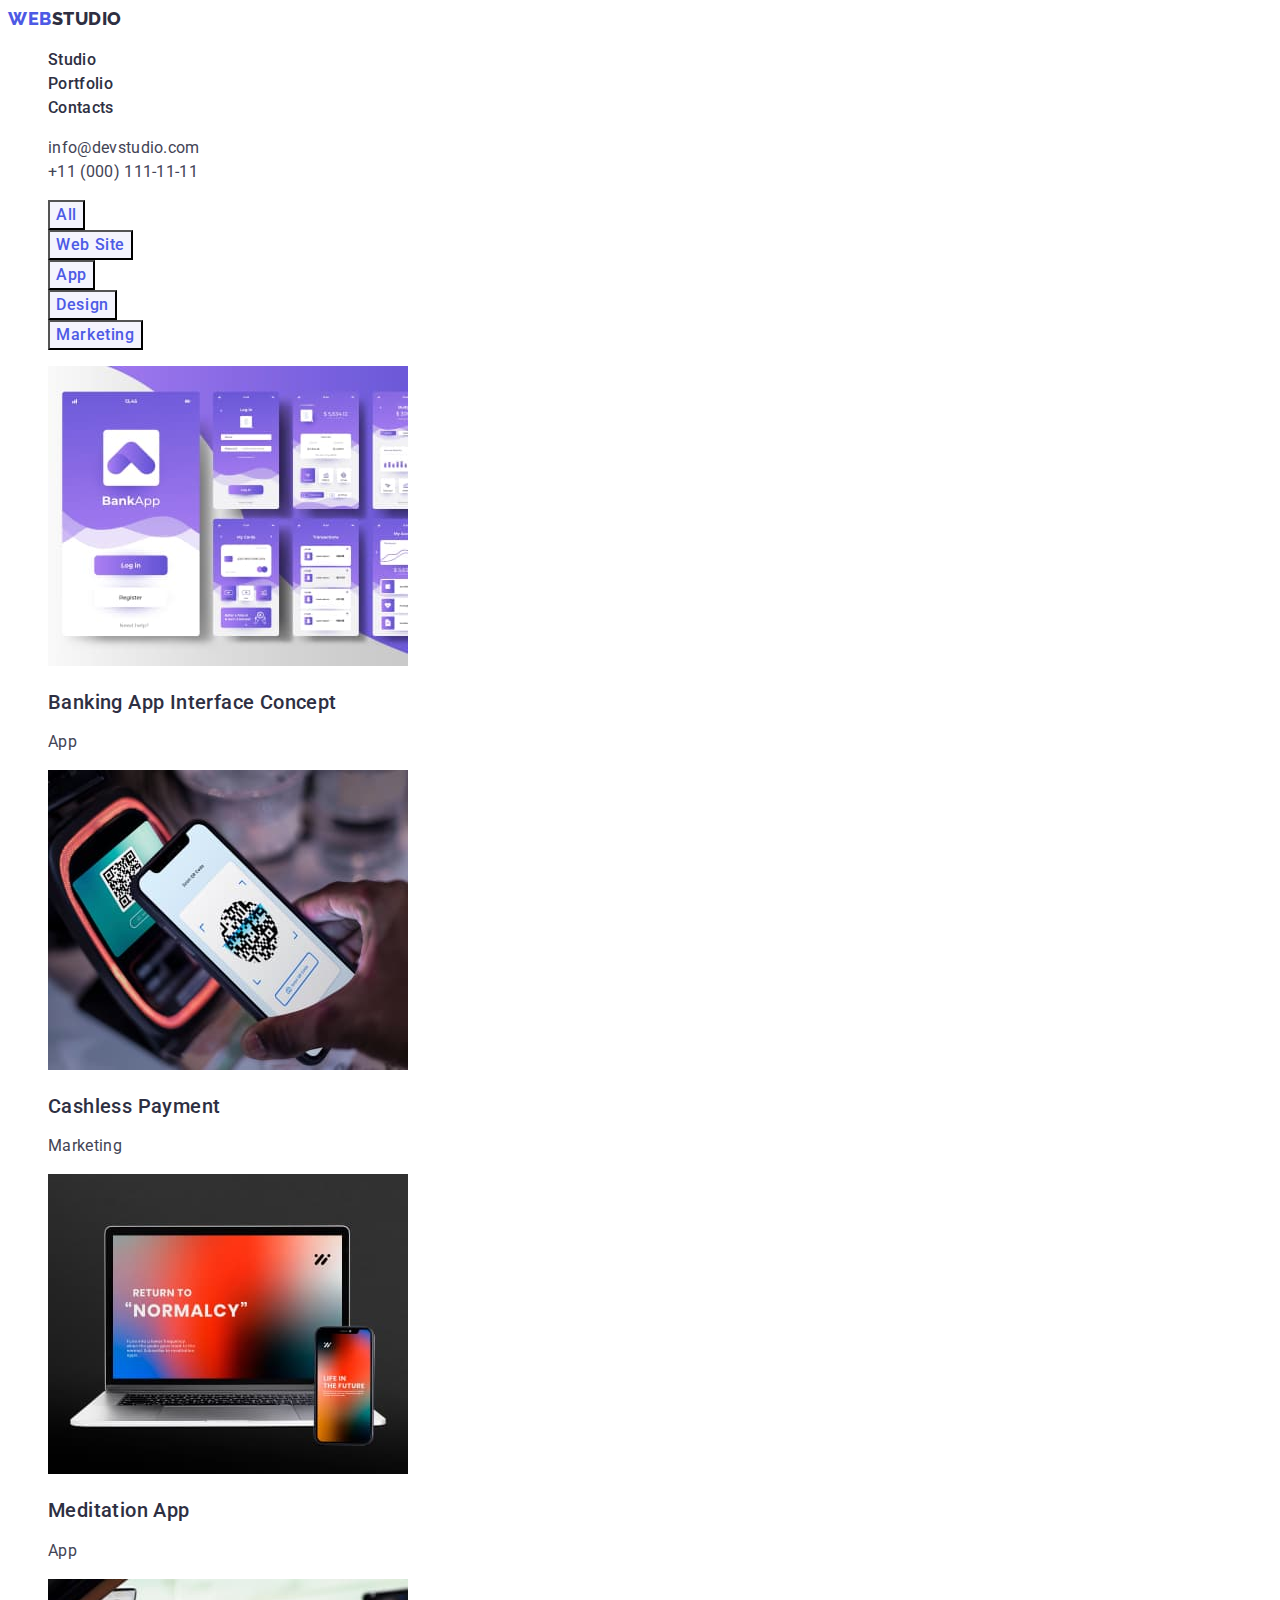
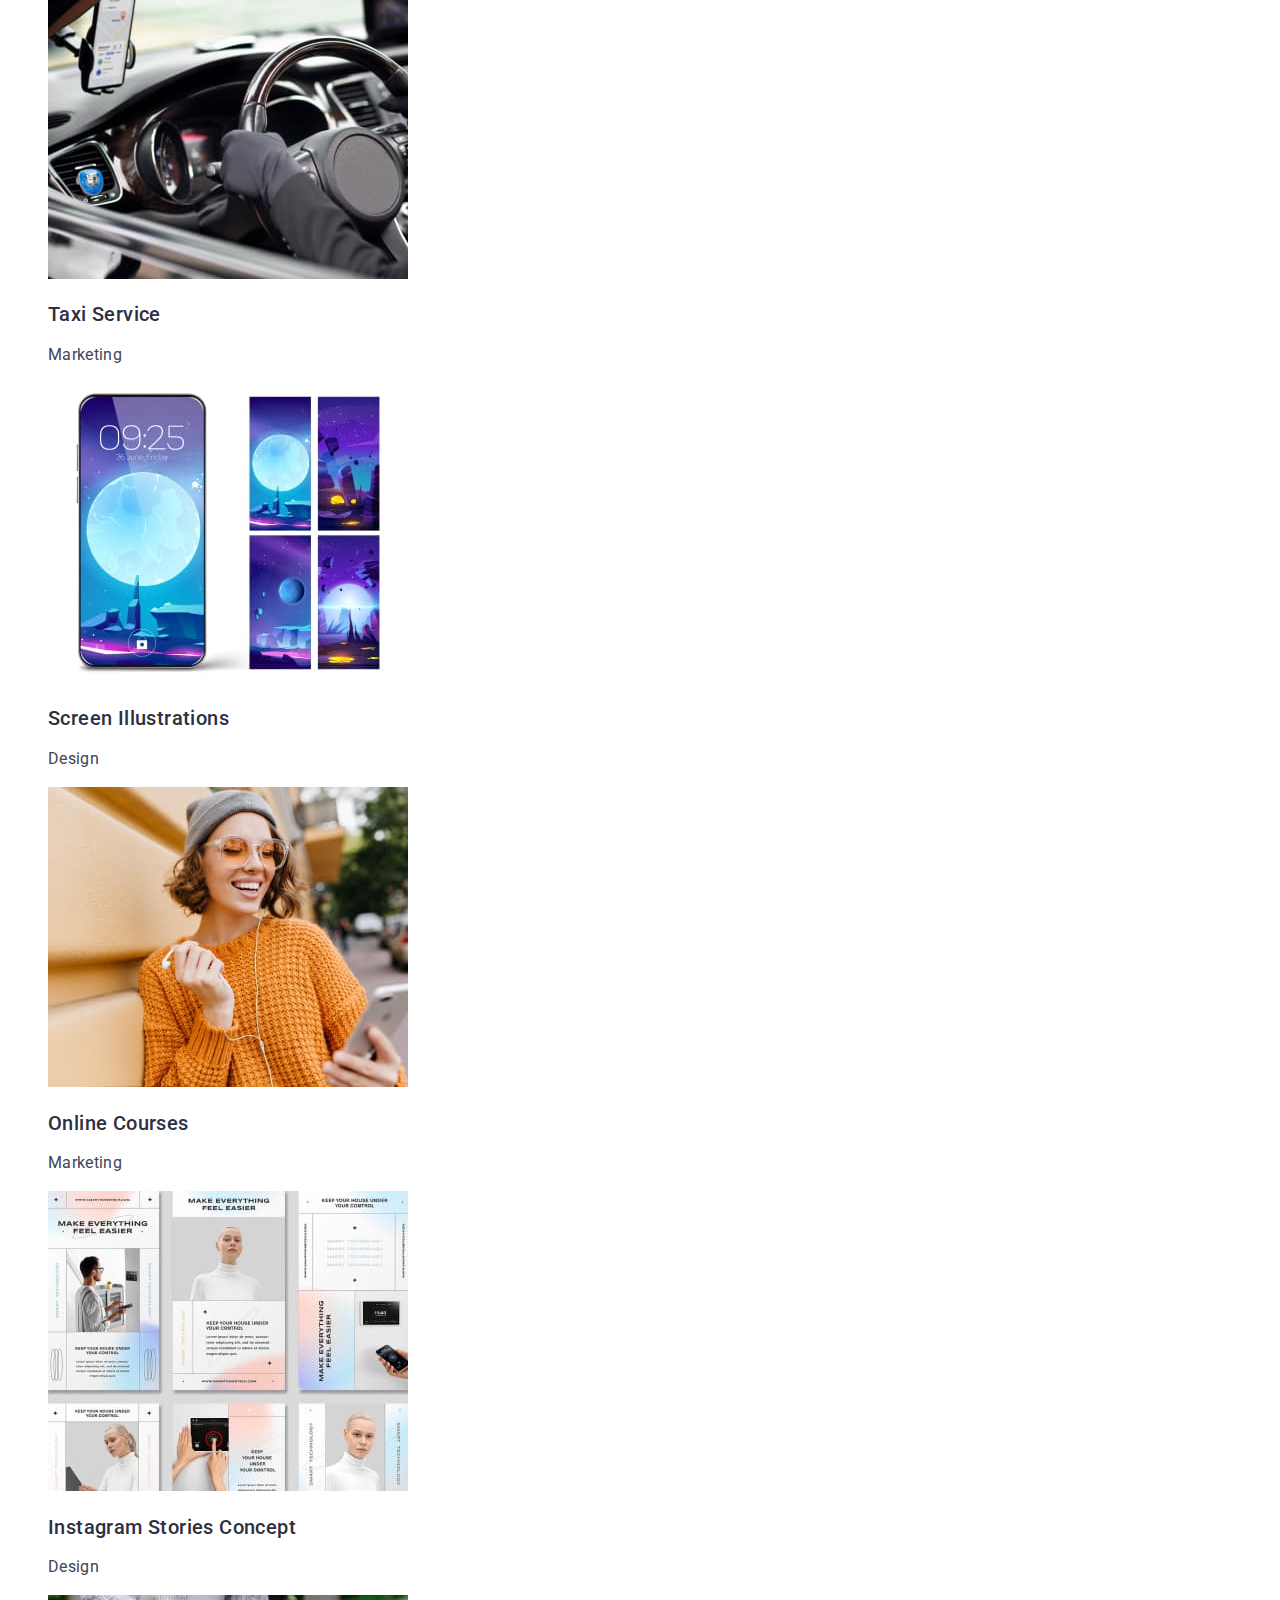
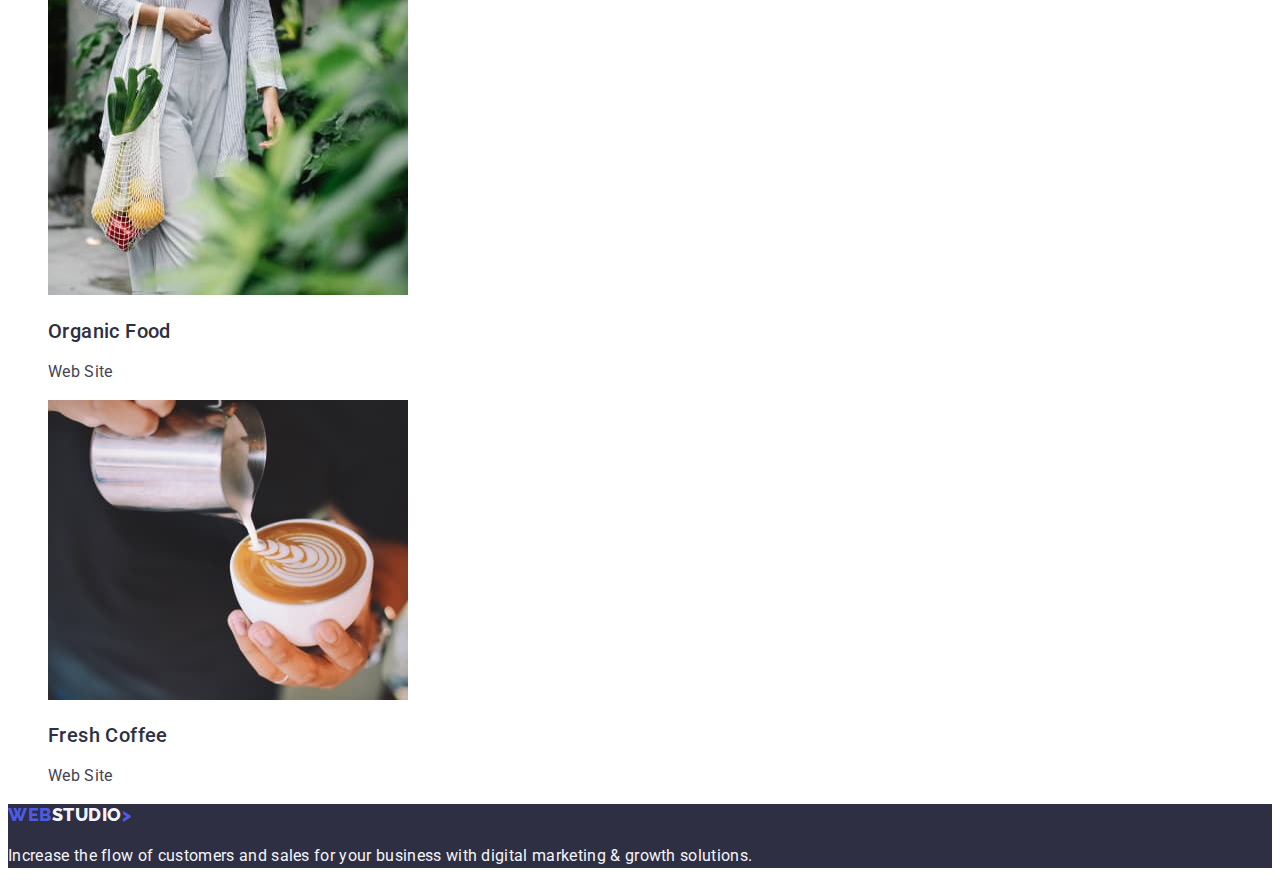
==== portfolio.html @ 83a372bb "Initial commit" ====
<!DOCTYPE html>
<html lang="en">
  <head>
    <meta charset="UTF-8" />
    <meta name="viewport" content="width=device-width, initial-scale=1.0" />
    <title>Main page</title>
    <link rel="preconnect" href="https://fonts.googleapis.com" />
    <link rel="preconnect" href="https://fonts.gstatic.com" crossorigin />
    <link
      href="https://fonts.googleapis.com/css2?family=Raleway:wght@800&family=Roboto:wght@400;500;700;900&display=swap"
      rel="stylesheet"
    />
    <link rel="stylesheet" href="./css/styles.css" />
  </head>

  <body>
    <!--Website header-->
    <header class="header">
      <nav class="nav">
        <a href="./index.html" class="nav-logo link">
          Web<span class="logo-ithem">Studio</span></a
        >
        <ul class="page-nav list">
          <li><a href="./index.html" class="nav-link link">Studio</a></li>
          <li>
            <a href="./portfolio.html" class="nav-link link">Portfolio</a>
          </li>
          <li><a href="" class="nav-link link">Contacts</a></li>
        </ul>
      </nav>
      <address class="address">
        <ul class="list">
          <li>
            <a class="address-list link" href="mailto:info@devstudio.com"
              >info@devstudio.com</a
            >
          </li>
          <li>
            <a class="address-list link" href="tel:+110001111111"
              >+11 (000) 111-11-11</a
            >
          </li>
        </ul>
      </address>
    </header>

    <main>
      <section>
        <h1 hidden>Portfolio</h1>
        <ul class="list">
          <li>
            <button type="button" class="button-list-ithem link">All</button>
          </li>
          <li>
            <button type="button" class="button-list-ithem link">
              Web Site
            </button>
          </li>
          <li>
            <button type="button" class="button-list-ithem link">App</button>
          </li>
          <li>
            <button type="button" class="button-list-ithem link">Design</button>
          </li>
          <li>
            <button type="button" class="button-list-ithem link">
              Marketing
            </button>
          </li>
        </ul>
        <ul class="list">
          <li>
            <a class="portfolio-list-link link" href="">
              <img
                src="./images/app.jpg"
                alt="Banking App Interface Concept"
                width="360"
              />
              <h2 class="portfolio-list-title">
                Banking App Interface Concept
              </h2>
              <p class="portfolio-list-text">App</p>
            </a>
          </li>
          <li>
            <a class="portfolio-list-link link" href="">
              <img
                src="./images/payment.jpg"
                alt="Cashless Payment"
                width="360"
              />
              <h2 class="portfolio-list-title">Cashless Payment</h2>
              <p class="portfolio-list-text">Marketing</p>
            </a>
          </li>
          <li>
            <a class="portfolio-list-link link" href="">
              <img
                src="./images/meditation-app.jpg"
                alt="Meditation App"
                width="360"
              />
              <h2 class="portfolio-list-title">Meditation App</h2>
              <p class="portfolio-list-text">App</p>
            </a>
          </li>
          <li>
            <a class="portfolio-list-link link" href="">
              <img
                src="./images/taxi-service.jpg"
                alt="Taxi Service"
                width="360"
              />
              <h2 class="portfolio-list-title">Taxi Service</h2>
              <p class="portfolio-list-text">Marketing</p>
            </a>
          </li>
          <li>
            <a class="portfolio-list-link link" href="">
              <img
                src="./images/screen-illustrations.jpg"
                alt="Screen Illustrations"
                width="360"
              />
              <h2 class="portfolio-list-title">Screen Illustrations</h2>
              <p class="portfolio-list-text">Design</p>
            </a>
          </li>
          <li>
            <a class="portfolio-list-link link" href="">
              <img
                src="./images/online-courses.jpg"
                alt="Online Courses"
                width="360"
              />
              <h2 class="portfolio-list-title">Online Courses</h2>
              <p class="portfolio-list-text">Marketing</p>
            </a>
          </li>
          <li>
            <a class="portfolio-list-link link" href="">
              <img
                src="./images/instagram.jpg"
                alt="Instagram Stories Concept"
                width="360"
              />
              <h2 class="portfolio-list-title">Instagram Stories Concept</h2>
              <p class="portfolio-list-text">Design</p>
            </a>
          </li>
          <li>
            <a class="portfolio-list-link link" href="">
              <img
                src="./images/organic-food.jpg"
                alt="Organic Food"
                width="360"
              />
              <h2 class="portfolio-list-title">Organic Food</h2>
              <p class="portfolio-list-text">Web Site</p>
            </a>
          </li>
          <li>
            <a class="portfolio-list-link link" href="">
              <img
                src="./images/fresh-coffee.jpg"
                alt="Fresh Coffee"
                width="360"
              />
              <h2 class="portfolio-list-title">Fresh Coffee</h2>
              <p class="portfolio-list-text">Web Site</p>
            </a>
          </li>
        </ul>
      </section>
    </main>
    <footer class="footer">
      <a href="./index.html" class="footer-logo link">
        Web<span class="footer-logo-ithem">Studio</span>></a
      >
      <p class="footer-text">
        Increase the flow of customers and sales for your business with digital
        marketing & growth solutions.
      </p>
    </footer>
  </body>
</html>
---- css/styles.css ----
:root {
  --primery-font: Roboto, sans-serif;
  --primery-white-color: #ffffff;
  --primery-text-color: #2e2f42;
  --secondary-text-color: #434455;
  --primery-botton-color: #4d5ae5;
  --primery-cloud-color: #f4f4fd;
  --secondary-botton-color: #404bbf;
}
body {
  font-family: var(--primery-font);
  color: var(--secondary-text-color);
  background-color: var(--primery-white-color);
  line-height: 1.5;
  letter-spacing: 0.32px;
}
h1,
h2,
h3,
h4,
h5,
h6 {
  font-family: var(---primery-font);
}
.link {
  text-decoration: none;
}
.list {
  list-style: none;
  background-color: var(--primery-white-color);
  color: var(--secondary-text-color);
}
/* Website header */
.logo-ithem {
  font-family: "Raleway", sans-serif;
  color: var(--primery-text-color);
  font-size: 18px;
  font-weight: 800;
  line-height: 1.17;
  letter-spacing: 0.54px;
  text-transform: uppercase;
}
.nav-logo {
  color: var(--primery-botton-color);
  font-family: "Raleway", sans-serif;
  font-size: 18px;
  font-weight: 800;
  line-height: 1.17;
  letter-spacing: 0.54px;
  text-transform: uppercase;
}
.nav-link {
  font-size: 16px;
  font-weight: 500;
  line-height: 1.5;
  letter-spacing: 0.02em;
  color: var(--primery-text-color);
}
.nav-link:hover,
.nav-link:focus {
  color: var(--secondary-botton-color);
}
.address {
  font-style: normal;
}
.address-list,
.address-list {
  font-size: 16px;
  font-style: normal;
  color: var(--secondary-text-color);
}
.address-list:hover,
.address-list:focus {
  color: var(--secondary-botton-color);
}

/* Studio Section 1*/
.hero {
  background-color: var(--primery-text-color);
}
.hero-title {
  font-size: 56px;
  font-weight: 700;
  line-height: 1.07;
  letter-spacing: 1.12px;
  text-align: center;
  color: var(--primery-white-color);
}

.button {
  font-family: inherit;
  font-size: 16px;
  font-weight: 500;
  letter-spacing: 0.64px;
  line-height: 1.5;
  color: var(--primery-white-color);
  background-color: var(--primery-botton-color);
}
.button:hover,
.button:focus {
  background-color: var(--secondary-botton-color);
  cursor: pointer;
}

/* Studio Section 2*/
.features-list-title {
  font-size: 20px;
  font-weight: 500;
  line-height: 1.2;
  letter-spacing: 0.4px;
  color: var(--primery-text-color);
}
.features-list-text {
  font-size: 16px;
  color: var(--secondary-text-color);
}
/* Studio Section 3*/

.work-title {
  font-size: 36px;
  font-weight: 700;
  line-height: 1.11;
  letter-spacing: 0.72px;
  line-height: 1.11;
  text-transform: capitalize;
  text-align: center;
  color: var(--primery-text-color);
}

/* Studio Section 4*/
.team-title {
  font-size: 36px;
  font-weight: 700;
  line-height: 1.11;
  letter-spacing: 0.72px;
  line-height: 1.11;
  text-transform: capitalize;
  text-align: center;
  color: var(--primery-text-color);
}
.team {
  background-color: var(--primery-cloud-color);
}
.team-card {
  background-color: var(--primery-white-color);
}

.team-list-title {
  font-size: 20px;
  font-weight: 500;
  line-height: 1.2;
  letter-spacing: 0.02em;
  text-align: center;
  color: var(--primery-text-color);
}
.team-list-text {
  font-size: 16px;
  text-align: center;
  color: var(--secondary-text-color);
}
/* Portfolio*/

.portfolio-list-title {
  font-size: 20px;
  font-weight: 500;
  line-height: 1.2;
  letter-spacing: 0.4px;
  color: var(--primery-text-color);
}
.portfolio-list-text {
  color: var(--secondary-text-color);
  font-size: 16px;
}
.button-list-ithem {
  font-family: inherit;
  text-align: center;
  font-size: 16px;
  font-weight: 500;
  letter-spacing: 0.64px;
  line-height: 1.5;
  color: var(--primery-botton-color);
  background-color: var(--primery-cloud-color);
  cursor: pointer;
}
.button-list-ithem:hover,
.button-list-ithem:focus {
  text-align: center;
  text-shadow: 0px 4px 4px rgba(0, 0, 0, 0.25);
  font-size: 16px;
  font-weight: 500;
  letter-spacing: 0.64px;
  color: var(--primery-white-color);
  background-color: var(--secondary-botton-color);
}

/* Website footer */
.footer {
  background-color: var(--primery-text-color);
}
.footer-text {
  color: var(--primery-cloud-color);
}
.footer-logo {
  font-family: "Raleway", sans-serif;
  font-size: 18px;
  font-weight: 800;
  line-height: 1.17;
  letter-spacing: 0.54px;
  text-transform: uppercase;
  color: var(--primery-botton-color);
}

.footer-logo-ithem {
  color: var(--primery-cloud-color);
}
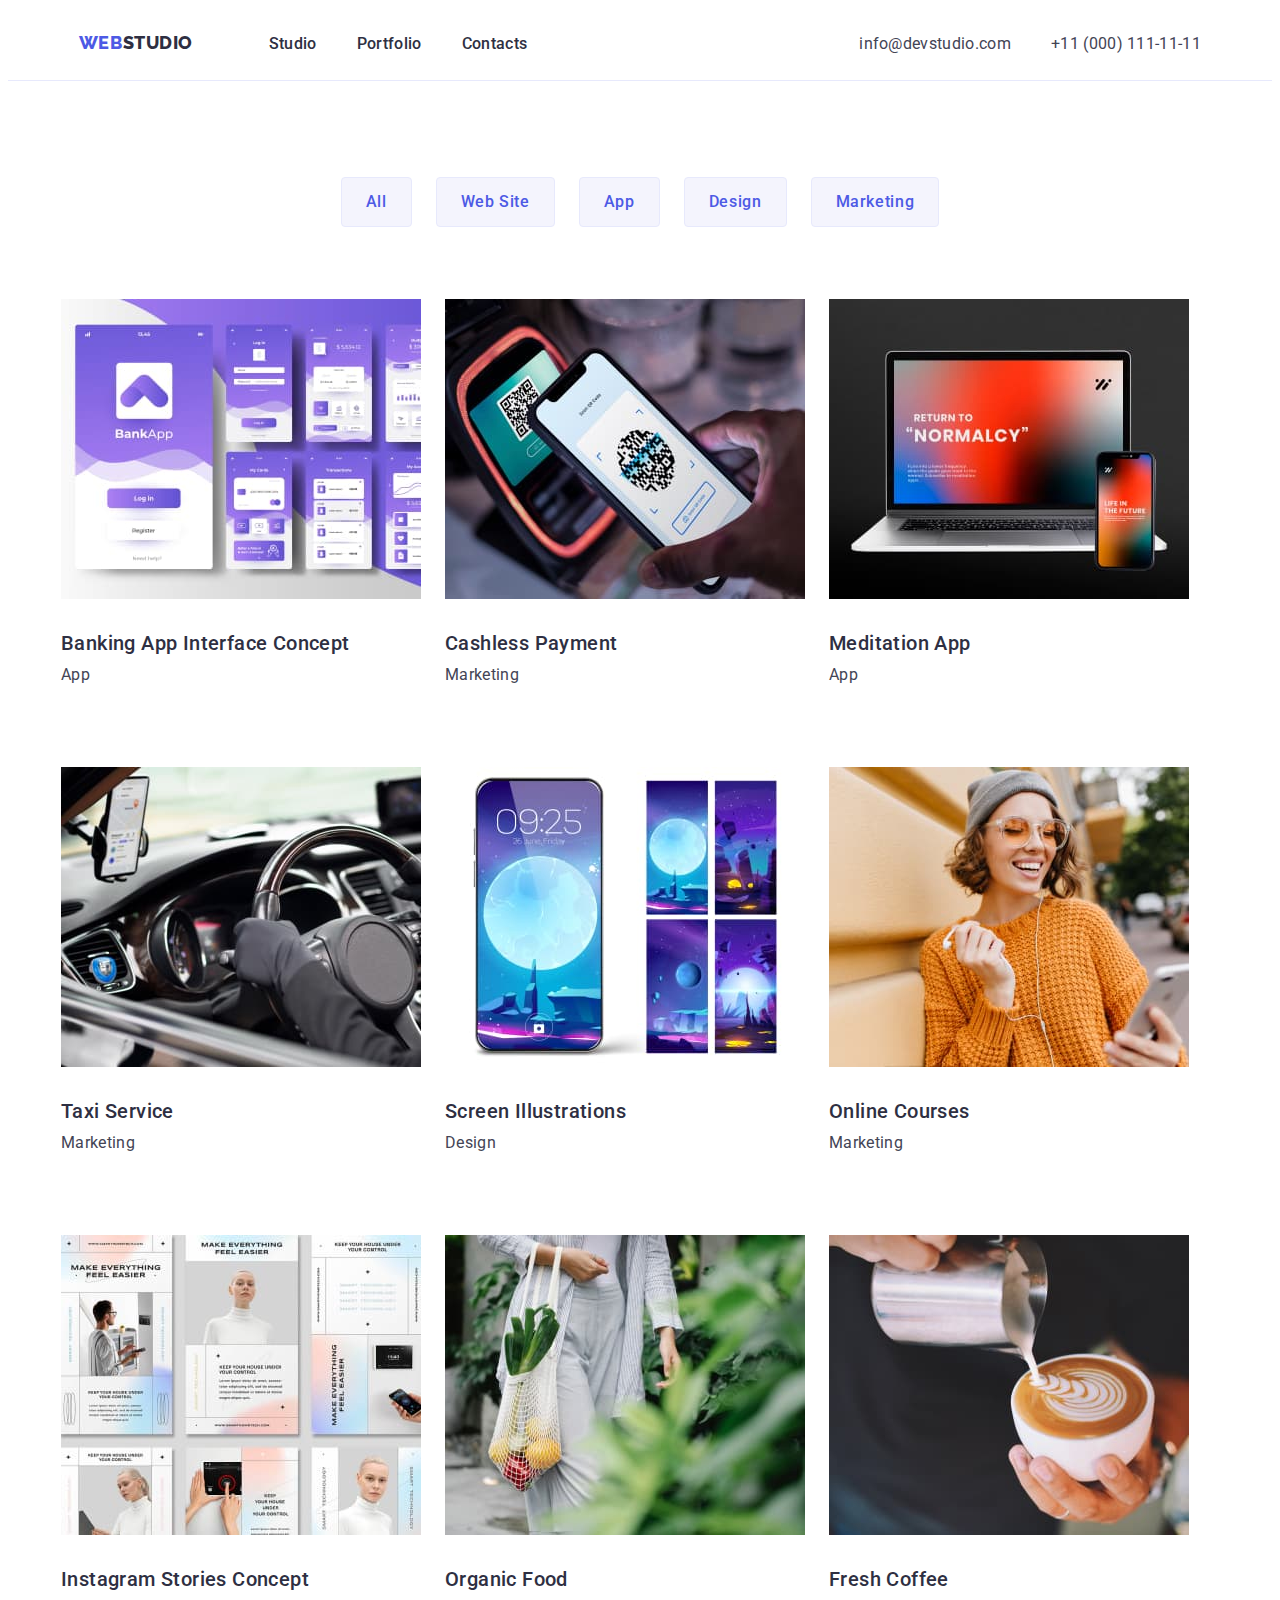
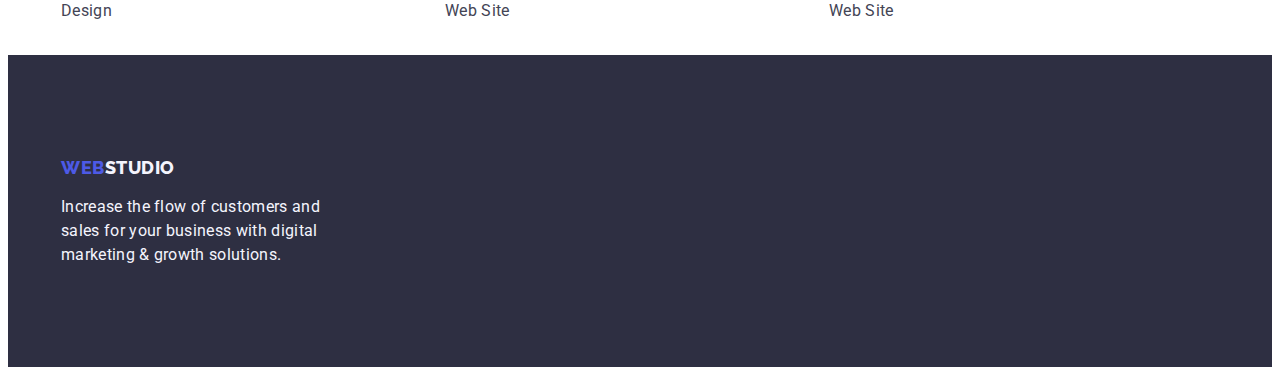
==== commit 81e31d51: "Update1" ====
--- a/portfolio.html
+++ b/portfolio.html
@@ -10,177 +10,214 @@
       href="https://fonts.googleapis.com/css2?family=Raleway:wght@800&family=Roboto:wght@400;500;700;900&display=swap"
       rel="stylesheet"
     />
+    <link
+      rel="stylesheet"
+      href="https://cdnjs.cloudflare.com/ajax/libs/modern-normalize/2.0.0/modern-normalize.min.css"
+      integrity="sha512-4xo8blKMVCiXpTaLzQSLSw3KFOVPWhm/TRtuPVc4WG6kUgjH6J03IBuG7JZPkcWMxJ5huwaBpOpnwYElP/m6wg=="
+      crossorigin="anonymous"
+      referrerpolicy="no-referrer"
+    />
     <link rel="stylesheet" href="./css/styles.css" />
   </head>
 
   <body>
     <!--Website header-->
-    <header class="header">
-      <nav class="nav">
-        <a href="./index.html" class="nav-logo link">
-          Web<span class="logo-ithem">Studio</span></a
-        >
-        <ul class="page-nav list">
-          <li><a href="./index.html" class="nav-link link">Studio</a></li>
-          <li>
-            <a href="./portfolio.html" class="nav-link link">Portfolio</a>
-          </li>
-          <li><a href="" class="nav-link link">Contacts</a></li>
-        </ul>
-      </nav>
-      <address class="address">
-        <ul class="list">
-          <li>
-            <a class="address-list link" href="mailto:info@devstudio.com"
-              >info@devstudio.com</a
-            >
-          </li>
-          <li>
-            <a class="address-list link" href="tel:+110001111111"
-              >+11 (000) 111-11-11</a
-            >
-          </li>
-        </ul>
-      </address>
+
+    <header class="header-section">
+      <div class="container container-header">
+        <nav class="nav">
+          <a href="./index.html" class="nav-logo link">
+            Web<span class="logo-item">Studio</span></a
+          >
+          <ul class="page-nav list">
+            <li><a href="./index.html" class="nav-link link">Studio</a></li>
+            <li>
+              <a href="./portfolio.html" class="nav-link link">Portfolio</a>
+            </li>
+            <li><a href="" class="nav-link link">Contacts</a></li>
+          </ul>
+        </nav>
+        <address class="address">
+          <ul class="address-list list">
+            <li>
+              <a class="address-link link" href="mailto:info@devstudio.com"
+                >info@devstudio.com</a
+              >
+            </li>
+            <li>
+              <a class="address-link link" href="tel:+110001111111"
+                >+11 (000) 111-11-11</a
+              >
+            </li>
+          </ul>
+        </address>
+      </div>
     </header>
 
     <main>
       <section>
-        <h1 hidden>Portfolio</h1>
-        <ul class="list">
-          <li>
-            <button type="button" class="button-list-ithem link">All</button>
-          </li>
-          <li>
-            <button type="button" class="button-list-ithem link">
-              Web Site
-            </button>
-          </li>
-          <li>
-            <button type="button" class="button-list-ithem link">App</button>
-          </li>
-          <li>
-            <button type="button" class="button-list-ithem link">Design</button>
-          </li>
-          <li>
-            <button type="button" class="button-list-ithem link">
-              Marketing
-            </button>
-          </li>
-        </ul>
-        <ul class="list">
-          <li>
-            <a class="portfolio-list-link link" href="">
-              <img
-                src="./images/app.jpg"
-                alt="Banking App Interface Concept"
-                width="360"
-              />
-              <h2 class="portfolio-list-title">
-                Banking App Interface Concept
-              </h2>
-              <p class="portfolio-list-text">App</p>
-            </a>
-          </li>
-          <li>
-            <a class="portfolio-list-link link" href="">
-              <img
-                src="./images/payment.jpg"
-                alt="Cashless Payment"
-                width="360"
-              />
-              <h2 class="portfolio-list-title">Cashless Payment</h2>
-              <p class="portfolio-list-text">Marketing</p>
-            </a>
-          </li>
-          <li>
-            <a class="portfolio-list-link link" href="">
-              <img
-                src="./images/meditation-app.jpg"
-                alt="Meditation App"
-                width="360"
-              />
-              <h2 class="portfolio-list-title">Meditation App</h2>
-              <p class="portfolio-list-text">App</p>
-            </a>
-          </li>
-          <li>
-            <a class="portfolio-list-link link" href="">
-              <img
-                src="./images/taxi-service.jpg"
-                alt="Taxi Service"
-                width="360"
-              />
-              <h2 class="portfolio-list-title">Taxi Service</h2>
-              <p class="portfolio-list-text">Marketing</p>
-            </a>
-          </li>
-          <li>
-            <a class="portfolio-list-link link" href="">
-              <img
-                src="./images/screen-illustrations.jpg"
-                alt="Screen Illustrations"
-                width="360"
-              />
-              <h2 class="portfolio-list-title">Screen Illustrations</h2>
-              <p class="portfolio-list-text">Design</p>
-            </a>
-          </li>
-          <li>
-            <a class="portfolio-list-link link" href="">
-              <img
-                src="./images/online-courses.jpg"
-                alt="Online Courses"
-                width="360"
-              />
-              <h2 class="portfolio-list-title">Online Courses</h2>
-              <p class="portfolio-list-text">Marketing</p>
-            </a>
-          </li>
-          <li>
-            <a class="portfolio-list-link link" href="">
-              <img
-                src="./images/instagram.jpg"
-                alt="Instagram Stories Concept"
-                width="360"
-              />
-              <h2 class="portfolio-list-title">Instagram Stories Concept</h2>
-              <p class="portfolio-list-text">Design</p>
-            </a>
-          </li>
-          <li>
-            <a class="portfolio-list-link link" href="">
-              <img
-                src="./images/organic-food.jpg"
-                alt="Organic Food"
-                width="360"
-              />
-              <h2 class="portfolio-list-title">Organic Food</h2>
-              <p class="portfolio-list-text">Web Site</p>
-            </a>
-          </li>
-          <li>
-            <a class="portfolio-list-link link" href="">
-              <img
-                src="./images/fresh-coffee.jpg"
-                alt="Fresh Coffee"
-                width="360"
-              />
-              <h2 class="portfolio-list-title">Fresh Coffee</h2>
-              <p class="portfolio-list-text">Web Site</p>
-            </a>
-          </li>
-        </ul>
+        <div class="container">
+          <h1 class="visually-hidden">Portfolio</h1>
+          <ul class="button-list list">
+            <li>
+              <button type="button" class="button-list-ithem link">All</button>
+            </li>
+            <li>
+              <button type="button" class="button-list-ithem link">
+                Web Site
+              </button>
+            </li>
+            <li>
+              <button type="button" class="button-list-ithem link">App</button>
+            </li>
+            <li>
+              <button type="button" class="button-list-ithem link">
+                Design
+              </button>
+            </li>
+            <li>
+              <button type="button" class="button-list-ithem link">
+                Marketing
+              </button>
+            </li>
+          </ul>
+          <ul class="portfolio-list card-set list">
+            <li class="item">
+              <a class="portfolio-list-link link" href="">
+                <img
+                  src="./images/app.jpg"
+                  alt="Banking App Interface Concept"
+                  width="360"
+                />
+                <div class="portfolio-list-item">
+                  <h2 class="portfolio-list-title">
+                    Banking App Interface Concept
+                  </h2>
+                  <p class="portfolio-list-text">App</p>
+                </div>
+              </a>
+            </li>
+            <li>
+              <a class="portfolio-list-link link" href="">
+                <img
+                  src="./images/payment.jpg"
+                  alt="Cashless Payment"
+                  width="360"
+                />
+                <div class="portfolio-list-item">
+                  <h2 class="portfolio-list-title">Cashless Payment</h2>
+                  <p class="portfolio-list-text">Marketing</p>
+                </div>
+              </a>
+            </li>
+            <li>
+              <a class="portfolio-list-link link" href="">
+                <img
+                  src="./images/meditation-app.jpg"
+                  alt="Meditation App"
+                  width="360"
+                />
+                <div class="portfolio-list-item">
+                  <h2 class="portfolio-list-title">Meditation App</h2>
+                  <p class="portfolio-list-text">App</p>
+                </div>
+              </a>
+            </li>
+            <li>
+              <a class="portfolio-list-link link" href="">
+                <img
+                  src="./images/taxi-service.jpg"
+                  alt="Taxi Service"
+                  width="360"
+                />
+                <div class="portfolio-list-item">
+                  <h2 class="portfolio-list-title">Taxi Service</h2>
+                  <p class="portfolio-list-text">Marketing</p>
+                </div>
+              </a>
+            </li>
+            <li>
+              <a class="portfolio-list-link link" href="">
+                <img
+                  src="./images/screen-illustrations.jpg"
+                  alt="Screen Illustrations"
+                  width="360"
+                />
+                <div class="portfolio-list-item">
+                  <h2 class="portfolio-list-title">Screen Illustrations</h2>
+                  <p class="portfolio-list-text">Design</p>
+                </div>
+              </a>
+            </li>
+            <li>
+              <a class="portfolio-list-link link" href="">
+                <img
+                  src="./images/online-courses.jpg"
+                  alt="Online Courses"
+                  width="360"
+                />
+                <div class="portfolio-list-item">
+                  <h2 class="portfolio-list-title">Online Courses</h2>
+                  <p class="portfolio-list-text">Marketing</p>
+                </div>
+              </a>
+            </li>
+            <li>
+              <a class="portfolio-list-link link" href="">
+                <img
+                  src="./images/instagram.jpg"
+                  alt="Instagram Stories Concept"
+                  width="360"
+                />
+                <div class="portfolio-list-item">
+                  <h2 class="portfolio-list-title">
+                    Instagram Stories Concept
+                  </h2>
+                  <p class="portfolio-list-text">Design</p>
+                </div>
+              </a>
+            </li>
+            <li>
+              <a class="portfolio-list-link link" href="">
+                <img
+                  src="./images/organic-food.jpg"
+                  alt="Organic Food"
+                  width="360"
+                />
+                <div class="portfolio-list-item">
+                  <h2 class="portfolio-list-title">Organic Food</h2>
+                  <p class="portfolio-list-text">Web Site</p>
+                </div>
+              </a>
+            </li>
+            <li>
+              <a class="portfolio-list-link link" href="">
+                <img
+                  src="./images/fresh-coffee.jpg"
+                  alt="Fresh Coffee"
+                  width="360"
+                />
+                <div class="portfolio-list-item">
+                  <h2 class="portfolio-list-title">Fresh Coffee</h2>
+                  <p class="portfolio-list-text">Web Site</p>
+                </div>
+              </a>
+            </li>
+          </ul>
+        </div>
       </section>
     </main>
-    <footer class="footer">
-      <a href="./index.html" class="footer-logo link">
-        Web<span class="footer-logo-ithem">Studio</span>></a
-      >
-      <p class="footer-text">
-        Increase the flow of customers and sales for your business with digital
-        marketing & growth solutions.
-      </p>
+
+    <footer class="footer-section">
+      <div class="container">
+        <a href="./index.html" class="footer-logo link">
+          Web<span class="footer-logo-ithem">Studio</span></a
+        >
+        <p class="footer-text">
+          Increase the flow of customers and sales for your business with
+          digital marketing & growth solutions.
+        </p>
+      </div>
     </footer>
   </body>
 </html>
--- a/css/styles.css
+++ b/css/styles.css
@@ -8,30 +8,76 @@
   --secondary-botton-color: #404bbf;
 }
 body {
+  display: flex;
+  flex-direction: column;
+  min-height: 100vh;
   font-family: var(--primery-font);
   color: var(--secondary-text-color);
   background-color: var(--primery-white-color);
   line-height: 1.5;
   letter-spacing: 0.32px;
+}
+.main {
+  flex-grow: 1;
 }
 h1,
 h2,
 h3,
 h4,
 h5,
-h6 {
-  font-family: var(---primery-font);
+h6,
+p {
+  margin: 0;
+}
+.visually-hidden {
+  position: absolute;
+  width: 1px;
+  height: 1px;
+  margin: -1px;
+  border: 0;
+  padding: 0;
+  white-space: nowrap;
+  clip-path: inset(100%);
+  clip: rect(0 0 0 0);
+  overflow: hidden;
 }
 .link {
   text-decoration: none;
+}
+ul {
+  margin: 0;
+  padding-left: 0;
 }
 .list {
   list-style: none;
   background-color: var(--primery-white-color);
   color: var(--secondary-text-color);
 }
+img {
+  display: block;
+}
+.container {
+  max-width: 1158px;
+  margin: 0 auto;
+  padding: 0 15px;
+}
 /* Website header */
-.logo-ithem {
+.header-section {
+  display: flex;
+  border-bottom: 1px solid #e7e9fc;
+  flex-shrink: 0;
+}
+.list,
+.nav {
+  display: flex;
+}
+.container-header {
+  display: flex;
+  margin-top: 24px;
+  margin-bottom: 24px;
+}
+
+.logo-item {
   font-family: "Raleway", sans-serif;
   color: var(--primery-text-color);
   font-size: 18px;
@@ -41,6 +87,7 @@
   text-transform: uppercase;
 }
 .nav-logo {
+  margin-right: 76px;
   color: var(--primery-botton-color);
   font-family: "Raleway", sans-serif;
   font-size: 18px;
@@ -49,6 +96,11 @@
   letter-spacing: 0.54px;
   text-transform: uppercase;
 }
+.page-nav {
+  display: flex;
+  gap: 40px;
+  margin-right: 332px;
+}
 .nav-link {
   font-size: 16px;
   font-weight: 500;
@@ -63,22 +115,31 @@
 .address {
   font-style: normal;
 }
-.address-list,
 .address-list {
+  display: flex;
+  gap: 40px;
+}
+.address-link {
   font-size: 16px;
   font-style: normal;
   color: var(--secondary-text-color);
 }
-.address-list:hover,
-.address-list:focus {
+.address-link:hover,
+.address-link:focus {
   color: var(--secondary-botton-color);
 }
 
 /* Studio Section 1*/
-.hero {
+.hero-section {
   background-color: var(--primery-text-color);
-}
+  padding-top: 188px;
+  padding-bottom: 188px;
+}
+
 .hero-title {
+  width: 496px;
+  margin: 0 auto;
+  margin-bottom: 48px;
   font-size: 56px;
   font-weight: 700;
   line-height: 1.07;
@@ -88,6 +149,12 @@
 }
 
 .button {
+  display: block;
+  margin: 0 auto;
+  padding: 16px 32px;
+  border: solid var(--primery-botton-color);
+  border-radius: 4px;
+  box-shadow: 0px 4px 4px 0px rgba(0, 0, 0, 0.15);
   font-family: inherit;
   font-size: 16px;
   font-weight: 500;
@@ -103,6 +170,14 @@
 }
 
 /* Studio Section 2*/
+.features-section {
+  padding-top: 120px;
+  padding-bottom: 120px;
+}
+.features-list {
+  display: flex;
+  gap: 24px;
+}
 .features-list-title {
   font-size: 20px;
   font-weight: 500;
@@ -111,12 +186,16 @@
   color: var(--primery-text-color);
 }
 .features-list-text {
+  width: 264px;
   font-size: 16px;
   color: var(--secondary-text-color);
 }
 /* Studio Section 3*/
-
+.work-section {
+  padding-bottom: 120px;
+}
 .work-title {
+  margin-bottom: 72px;
   font-size: 36px;
   font-weight: 700;
   line-height: 1.11;
@@ -126,9 +205,18 @@
   text-align: center;
   color: var(--primery-text-color);
 }
-
+.work-list {
+  display: flex;
+  gap: 24px;
+}
 /* Studio Section 4*/
+.team-section {
+  padding-bottom: 120px;
+}
+
 .team-title {
+  margin-bottom: 72px;
+  padding-top: 120px;
   font-size: 36px;
   font-weight: 700;
   line-height: 1.11;
@@ -138,14 +226,25 @@
   text-align: center;
   color: var(--primery-text-color);
 }
-.team {
+.team-section {
+  background-color: var(--primery-cloud-color);
+}
+.team-list {
+  display: flex;
+  gap: 24px;
   background-color: var(--primery-cloud-color);
 }
 .team-card {
   background-color: var(--primery-white-color);
-}
-
+  border-radius: 0px 0px 4px 4px;
+}
+
+.team-list-item {
+  padding-top: 32px;
+  padding-bottom: 32px;
+}
 .team-list-title {
+  margin-bottom: 8px;
   font-size: 20px;
   font-weight: 500;
   line-height: 1.2;
@@ -159,9 +258,36 @@
   color: var(--secondary-text-color);
 }
 /* Portfolio*/
-
+.button-list {
+  display: flex;
+  gap: 24px;
+  padding-top: 96px;
+  padding-bottom: 72px;
+  justify-content: center;
+}
+.button-list-ithem {
+  display: block;
+  margin: 0 auto;
+  padding: 12px 24px;
+  border: solid var(--primery-botton-color);
+  border-radius: 4px;
+}
+.card-set {
+  display: flex;
+  flex-wrap: wrap;
+  row-gap: 48px;
+  column-gap: 24px;
+}
+.item {
+  width: calc((100%-48px) / 3);
+}
+.portfolio-list-item {
+  padding-top: 32px;
+  padding-bottom: 32px;
+}
 .portfolio-list-title {
   font-size: 20px;
+  margin-bottom: 8px;
   font-weight: 500;
   line-height: 1.2;
   letter-spacing: 0.4px;
@@ -172,6 +298,8 @@
   font-size: 16px;
 }
 .button-list-ithem {
+  border: 1px solid #e7e9fc;
+  border-radius: 4px;
   font-family: inherit;
   text-align: center;
   font-size: 16px;
@@ -194,13 +322,20 @@
 }
 
 /* Website footer */
-.footer {
+
+.footer-section {
   background-color: var(--primery-text-color);
+  padding-top: 101.5px;
+  padding-bottom: 100px;
 }
 .footer-text {
+  width: 264px;
   color: var(--primery-cloud-color);
 }
 .footer-logo {
+  display: block;
+  width: 115px;
+  margin-bottom: 17.5px;
   font-family: "Raleway", sans-serif;
   font-size: 18px;
   font-weight: 800;
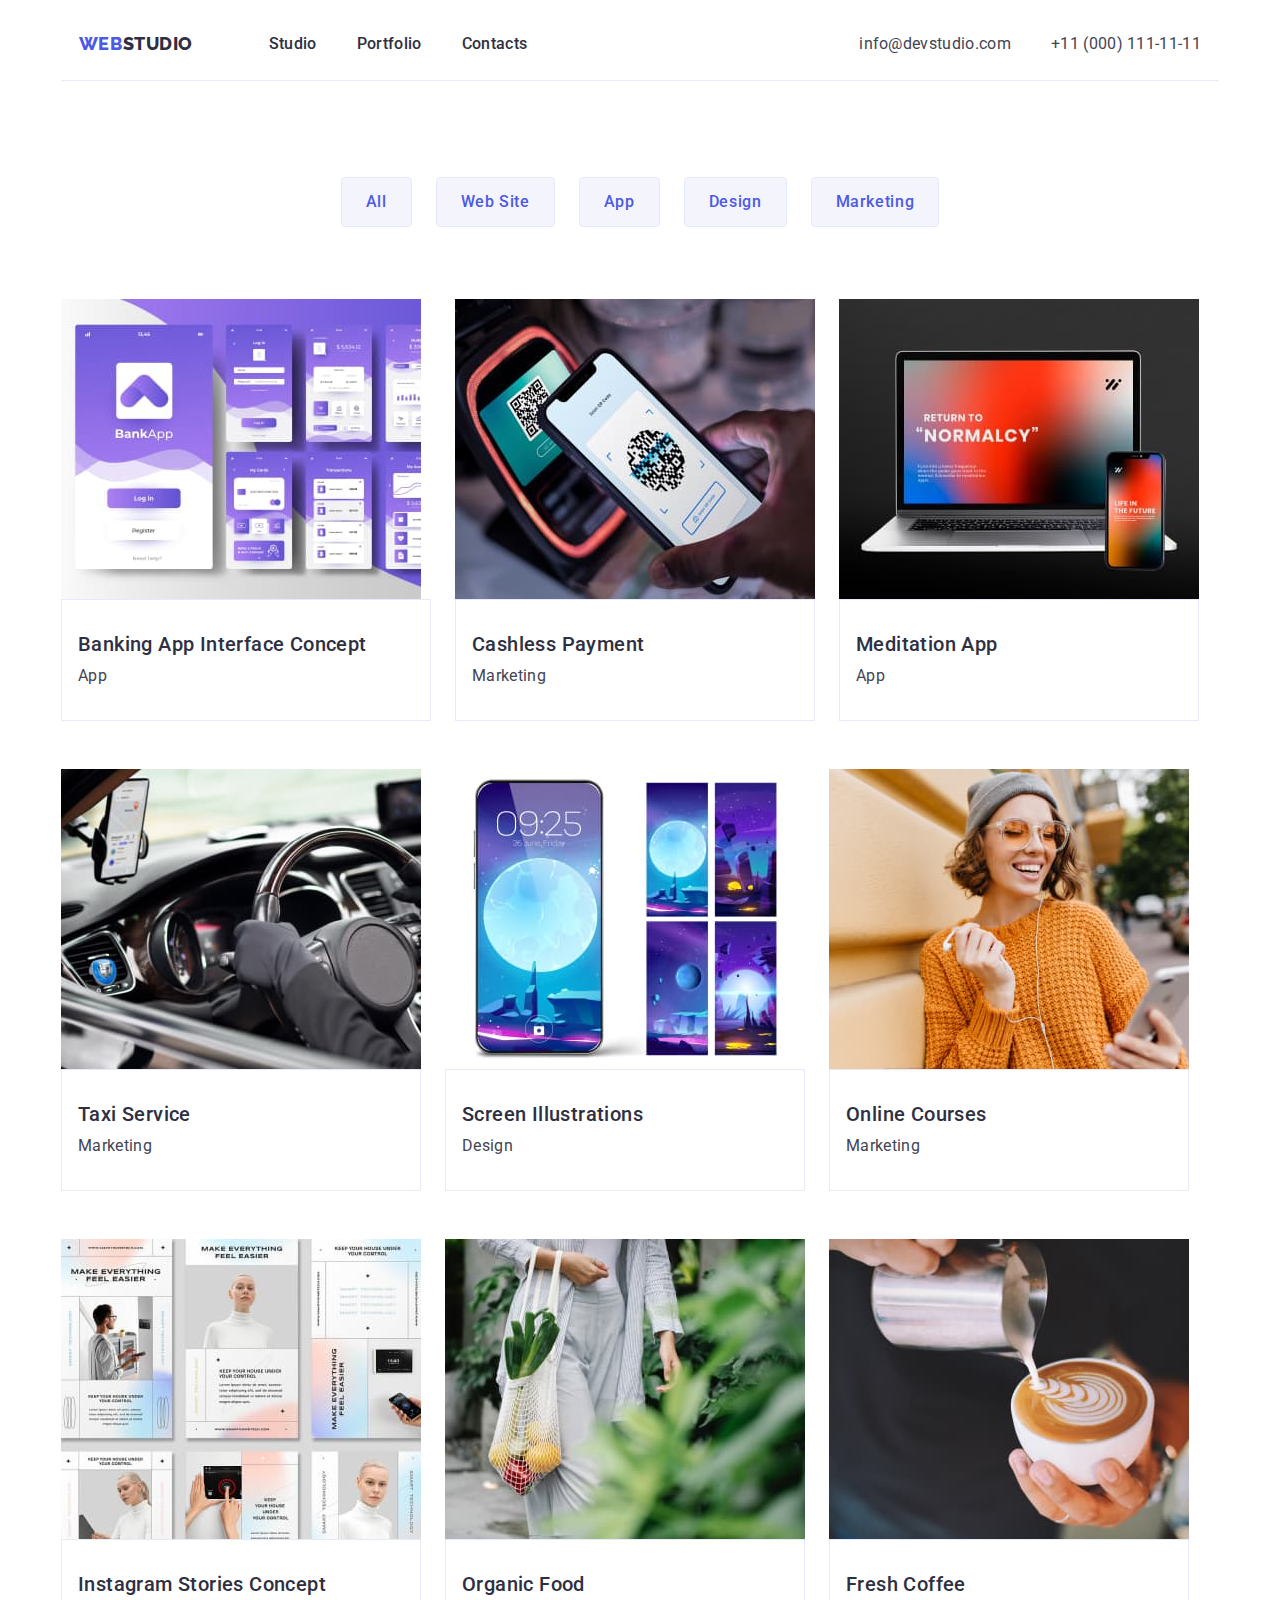
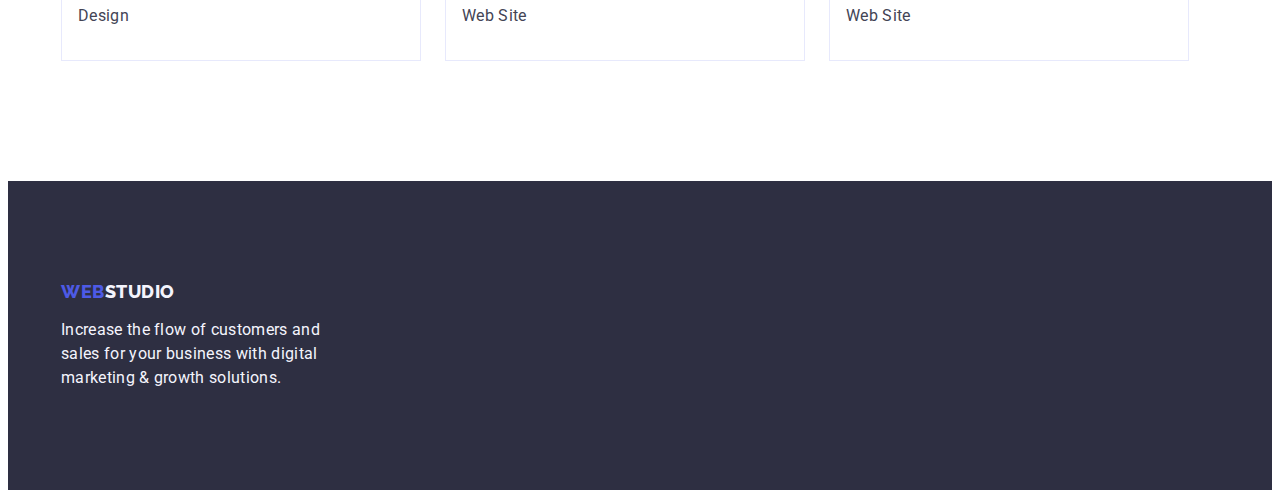
==== commit 6b527547: "Update2" ====
--- a/portfolio.html
+++ b/portfolio.html
@@ -55,7 +55,7 @@
     </header>
 
     <main>
-      <section>
+      <section class="portfolio-section">
         <div class="container">
           <h1 class="visually-hidden">Portfolio</h1>
           <ul class="button-list list">
--- a/css/styles.css
+++ b/css/styles.css
@@ -64,17 +64,20 @@
 /* Website header */
 .header-section {
   display: flex;
+  width: 1158px;
+  margin: 0 auto;
   border-bottom: 1px solid #e7e9fc;
   flex-shrink: 0;
 }
 .list,
 .nav {
   display: flex;
+  align-items: center;
 }
 .container-header {
   display: flex;
-  margin-top: 24px;
-  margin-bottom: 24px;
+  padding-top: 24px;
+  padding-bottom: 24px;
 }
 
 .logo-item {
@@ -137,7 +140,7 @@
 }
 
 .hero-title {
-  width: 496px;
+  max-width: 496px;
   margin: 0 auto;
   margin-bottom: 48px;
   font-size: 56px;
@@ -152,9 +155,12 @@
   display: block;
   margin: 0 auto;
   padding: 16px 32px;
+  border: none;
   border: solid var(--primery-botton-color);
   border-radius: 4px;
   box-shadow: 0px 4px 4px 0px rgba(0, 0, 0, 0.15);
+  min-width: 169px;
+  height: 56px;
   font-family: inherit;
   font-size: 16px;
   font-weight: 500;
@@ -162,6 +168,7 @@
   line-height: 1.5;
   color: var(--primery-white-color);
   background-color: var(--primery-botton-color);
+  cursor: pointer;
 }
 .button:hover,
 .button:focus {
@@ -179,6 +186,7 @@
   gap: 24px;
 }
 .features-list-title {
+  margin-bottom: 8px;
   font-size: 20px;
   font-weight: 500;
   line-height: 1.2;
@@ -211,12 +219,11 @@
 }
 /* Studio Section 4*/
 .team-section {
-  padding-bottom: 120px;
+  padding: 120px 0;
 }
 
 .team-title {
   margin-bottom: 72px;
-  padding-top: 120px;
   font-size: 36px;
   font-weight: 700;
   line-height: 1.11;
@@ -258,11 +265,14 @@
   color: var(--secondary-text-color);
 }
 /* Portfolio*/
+.portfolio-section {
+  padding-top: 96px;
+  padding-bottom: 120px;
+}
 .button-list {
   display: flex;
   gap: 24px;
-  padding-top: 96px;
-  padding-bottom: 72px;
+  margin-bottom: 72px;
   justify-content: center;
 }
 .button-list-ithem {
@@ -272,6 +282,7 @@
   border: solid var(--primery-botton-color);
   border-radius: 4px;
 }
+
 .card-set {
   display: flex;
   flex-wrap: wrap;
@@ -279,11 +290,11 @@
   column-gap: 24px;
 }
 .item {
-  width: calc((100%-48px) / 3);
+  width: calc((100% - 48px) / 3);
 }
 .portfolio-list-item {
-  padding-top: 32px;
-  padding-bottom: 32px;
+  padding: 32px 16px;
+  border: 1px solid #e7e9fc;
 }
 .portfolio-list-title {
   font-size: 20px;
@@ -319,23 +330,24 @@
   letter-spacing: 0.64px;
   color: var(--primery-white-color);
   background-color: var(--secondary-botton-color);
+  border: 1px solid transparent;
 }
 
 /* Website footer */
 
 .footer-section {
   background-color: var(--primery-text-color);
-  padding-top: 101.5px;
-  padding-bottom: 100px;
-}
+  padding: 100px 0;
+}
+
 .footer-text {
   width: 264px;
   color: var(--primery-cloud-color);
 }
 .footer-logo {
-  display: block;
+  display: inline-block;
   width: 115px;
-  margin-bottom: 17.5px;
+  margin-bottom: 16px;
   font-family: "Raleway", sans-serif;
   font-size: 18px;
   font-weight: 800;
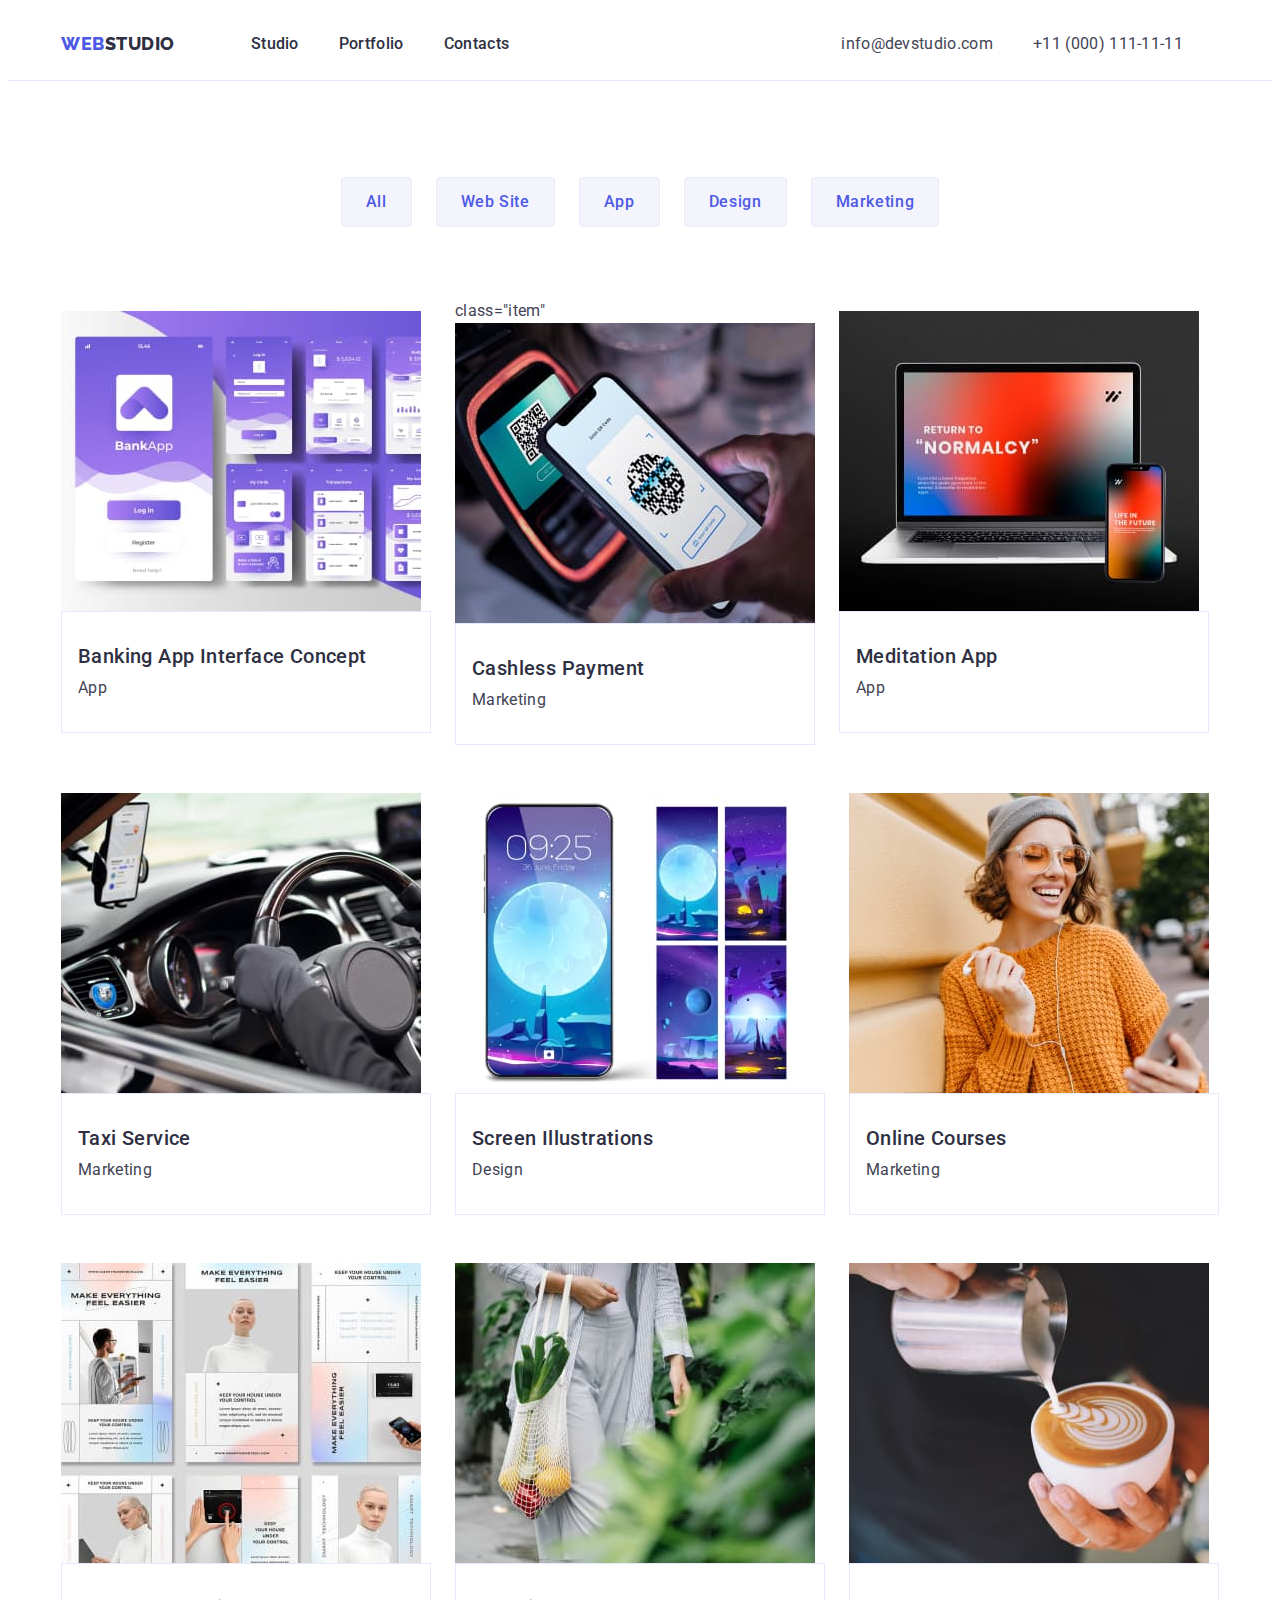
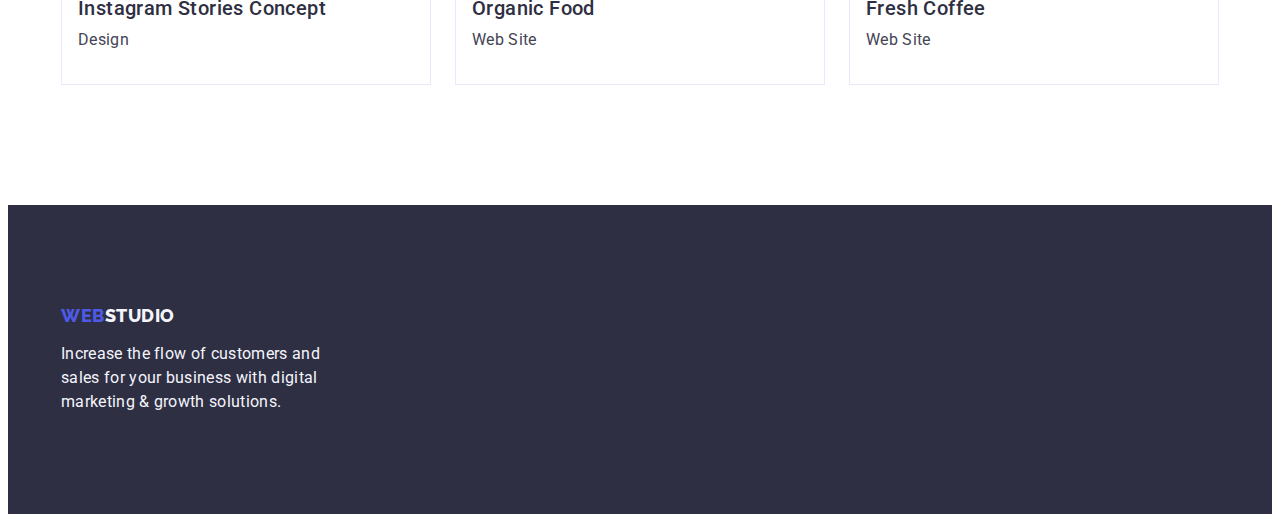
==== commit 4e27bad1: "Update4" ====
--- a/portfolio.html
+++ b/portfolio.html
@@ -60,23 +60,23 @@
           <h1 class="visually-hidden">Portfolio</h1>
           <ul class="button-list list">
             <li>
-              <button type="button" class="button-list-ithem link">All</button>
-            </li>
-            <li>
-              <button type="button" class="button-list-ithem link">
+              <button type="button" class="button-list-item link">All</button>
+            </li>
+            <li>
+              <button type="button" class="button-list-item link">
                 Web Site
               </button>
             </li>
             <li>
-              <button type="button" class="button-list-ithem link">App</button>
-            </li>
-            <li>
-              <button type="button" class="button-list-ithem link">
+              <button type="button" class="button-list-item link">App</button>
+            </li>
+            <li>
+              <button type="button" class="button-list-item link">
                 Design
               </button>
             </li>
             <li>
-              <button type="button" class="button-list-ithem link">
+              <button type="button" class="button-list-item link">
                 Marketing
               </button>
             </li>
@@ -98,6 +98,7 @@
               </a>
             </li>
             <li>
+              class="item"
               <a class="portfolio-list-link link" href="">
                 <img
                   src="./images/payment.jpg"
@@ -110,7 +111,7 @@
                 </div>
               </a>
             </li>
-            <li>
+            <li class="item">
               <a class="portfolio-list-link link" href="">
                 <img
                   src="./images/meditation-app.jpg"
@@ -123,7 +124,7 @@
                 </div>
               </a>
             </li>
-            <li>
+            <li class="item">
               <a class="portfolio-list-link link" href="">
                 <img
                   src="./images/taxi-service.jpg"
@@ -136,7 +137,7 @@
                 </div>
               </a>
             </li>
-            <li>
+            <li class="item">
               <a class="portfolio-list-link link" href="">
                 <img
                   src="./images/screen-illustrations.jpg"
@@ -149,7 +150,7 @@
                 </div>
               </a>
             </li>
-            <li>
+            <li class="item">
               <a class="portfolio-list-link link" href="">
                 <img
                   src="./images/online-courses.jpg"
@@ -162,7 +163,7 @@
                 </div>
               </a>
             </li>
-            <li>
+            <li class="item">
               <a class="portfolio-list-link link" href="">
                 <img
                   src="./images/instagram.jpg"
@@ -177,7 +178,7 @@
                 </div>
               </a>
             </li>
-            <li>
+            <li class="item">
               <a class="portfolio-list-link link" href="">
                 <img
                   src="./images/organic-food.jpg"
@@ -190,7 +191,7 @@
                 </div>
               </a>
             </li>
-            <li>
+            <li class="item">
               <a class="portfolio-list-link link" href="">
                 <img
                   src="./images/fresh-coffee.jpg"
--- a/css/styles.css
+++ b/css/styles.css
@@ -57,15 +57,13 @@
   display: block;
 }
 .container {
-  max-width: 1158px;
+  width: 1158px;
   margin: 0 auto;
   padding: 0 15px;
 }
 /* Website header */
 .header-section {
   display: flex;
-  width: 1158px;
-  margin: 0 auto;
   border-bottom: 1px solid #e7e9fc;
   flex-shrink: 0;
 }
@@ -76,8 +74,6 @@
 }
 .container-header {
   display: flex;
-  padding-top: 24px;
-  padding-bottom: 24px;
 }
 
 .logo-item {
@@ -103,6 +99,8 @@
   display: flex;
   gap: 40px;
   margin-right: 332px;
+  padding-top: 24px;
+  padding-bottom: 24px;
 }
 .nav-link {
   font-size: 16px;
@@ -117,6 +115,8 @@
 }
 .address {
   font-style: normal;
+  padding-top: 24px;
+  padding-bottom: 24px;
 }
 .address-list {
   display: flex;
@@ -156,7 +156,6 @@
   margin: 0 auto;
   padding: 16px 32px;
   border: none;
-  border: solid var(--primery-botton-color);
   border-radius: 4px;
   box-shadow: 0px 4px 4px 0px rgba(0, 0, 0, 0.15);
   min-width: 169px;
@@ -275,7 +274,7 @@
   margin-bottom: 72px;
   justify-content: center;
 }
-.button-list-ithem {
+.button-list-item {
   display: block;
   margin: 0 auto;
   padding: 12px 24px;
@@ -293,6 +292,7 @@
   width: calc((100% - 48px) / 3);
 }
 .portfolio-list-item {
+  border-top: none;
   padding: 32px 16px;
   border: 1px solid #e7e9fc;
 }
@@ -308,7 +308,7 @@
   color: var(--secondary-text-color);
   font-size: 16px;
 }
-.button-list-ithem {
+.button-list-item {
   border: 1px solid #e7e9fc;
   border-radius: 4px;
   font-family: inherit;
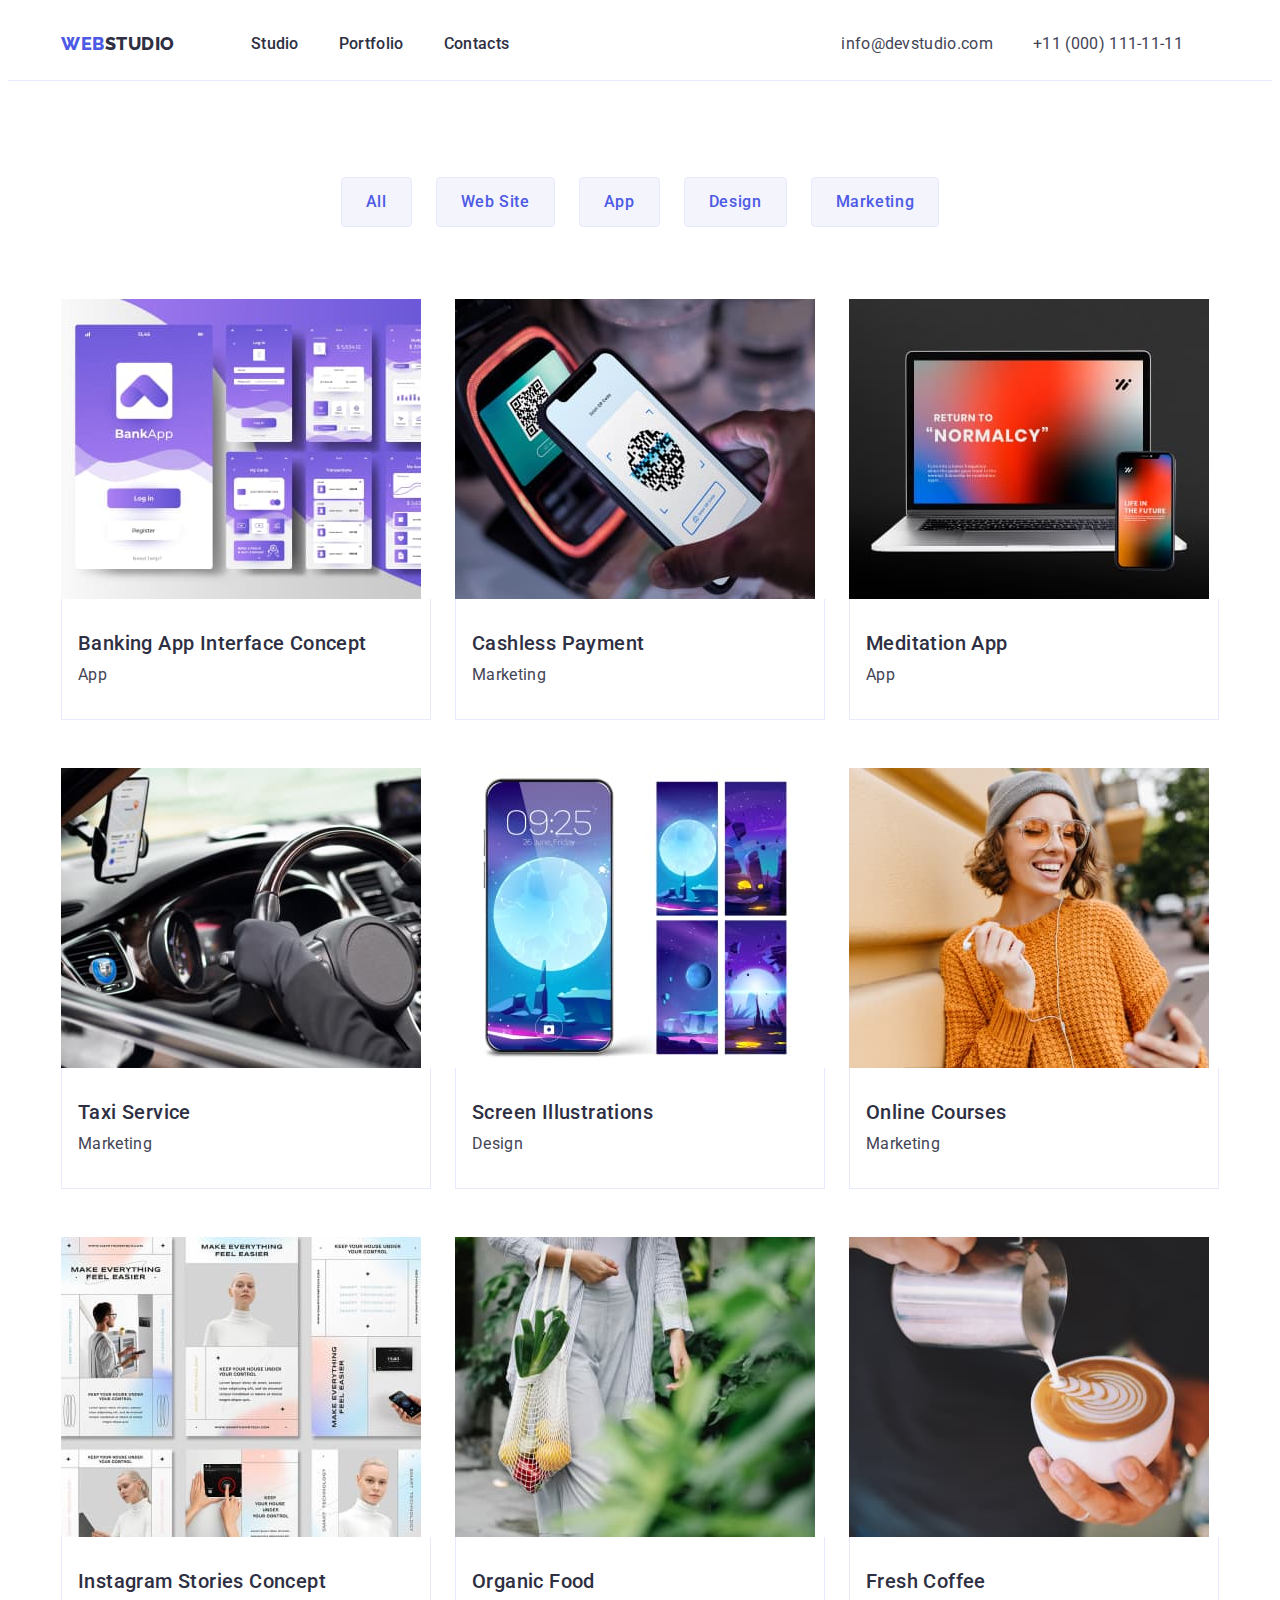
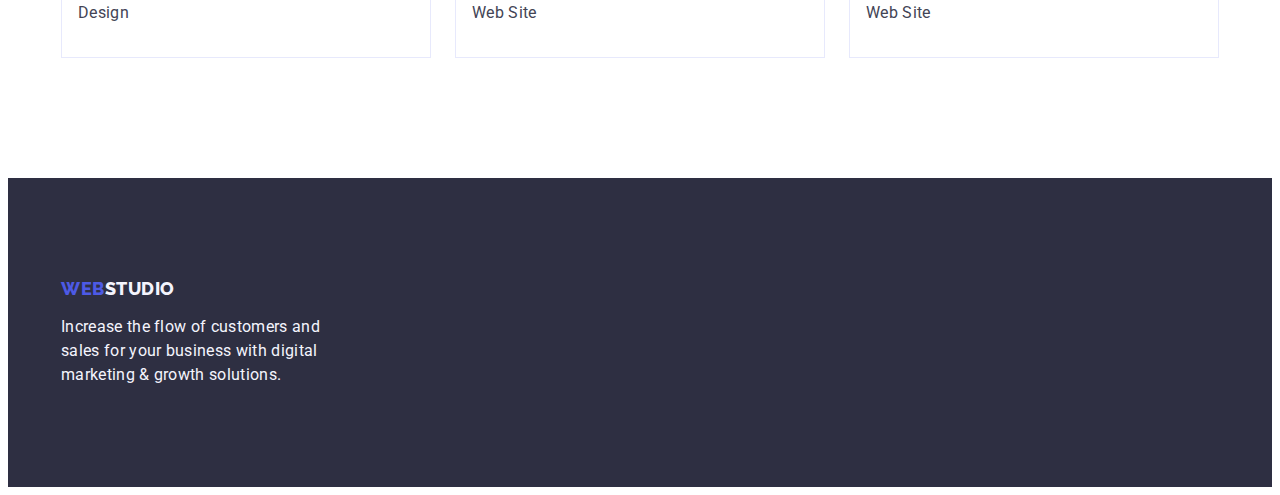
==== commit db8925c1: "Update5" ====
--- a/portfolio.html
+++ b/portfolio.html
@@ -97,8 +97,7 @@
                 </div>
               </a>
             </li>
-            <li>
-              class="item"
+            <li class="item">
               <a class="portfolio-list-link link" href="">
                 <img
                   src="./images/payment.jpg"
--- a/css/styles.css
+++ b/css/styles.css
@@ -99,9 +99,12 @@
   display: flex;
   gap: 40px;
   margin-right: 332px;
+}
+.page-nav-list {
   padding-top: 24px;
   padding-bottom: 24px;
 }
+
 .nav-link {
   font-size: 16px;
   font-weight: 500;
@@ -292,9 +295,9 @@
   width: calc((100% - 48px) / 3);
 }
 .portfolio-list-item {
+  border: 1px solid #e7e9fc;
   border-top: none;
   padding: 32px 16px;
-  border: 1px solid #e7e9fc;
 }
 .portfolio-list-title {
   font-size: 20px;
@@ -321,8 +324,8 @@
   background-color: var(--primery-cloud-color);
   cursor: pointer;
 }
-.button-list-ithem:hover,
-.button-list-ithem:focus {
+.button-list-item:hover,
+.button-list-item:focus {
   text-align: center;
   text-shadow: 0px 4px 4px rgba(0, 0, 0, 0.25);
   font-size: 16px;
